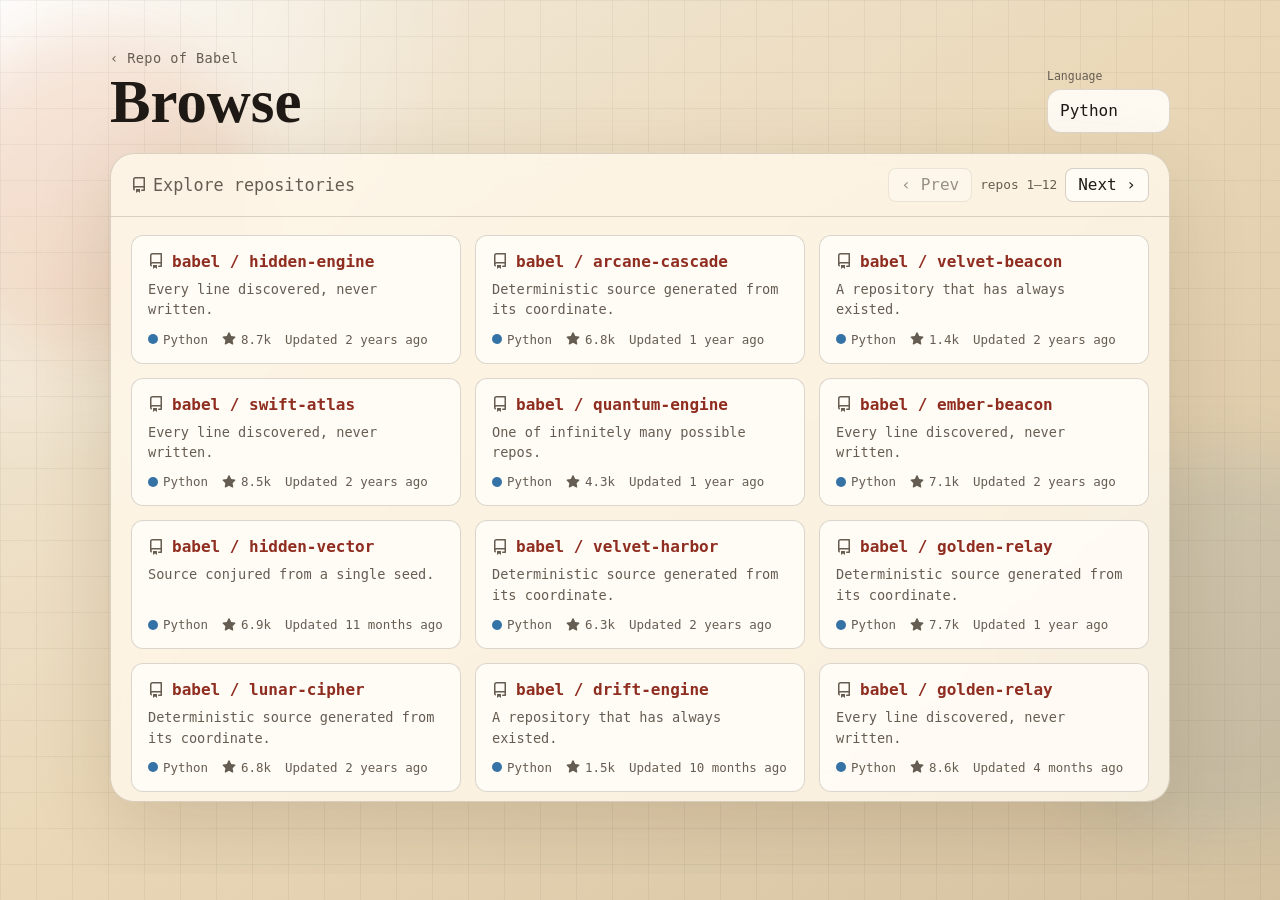
==== browse.html @ e57479f8 "inital commit refactored old code" ====
<!doctype html>
<html lang="en">
  <head>
    <meta charset="UTF-8" />
    <meta name="viewport" content="width=device-width, initial-scale=1.0" />
    <title>Repo of Babel · Browse</title>
    <link rel="stylesheet" href="./styles.css" />
  </head>
  <body>
    <div class="background">
      <div class="glow glow-left"></div>
      <div class="glow glow-right"></div>
      <div class="grid"></div>
    </div>
    <main class="app-shell">
      <header class="hero hero-row">
        <div>
          <a class="home-link" href="./index.html">‹ Repo of Babel</a>
          <h1>Browse</h1>
        </div>
        <div class="browse-tools">
          <label class="lang-inline">
            <span>Language</span>
            <select id="lang-input"></select>
          </label>
        </div>
      </header>

      <section class="panel gh-panel">
        <div class="gh-topbar">
          <nav id="breadcrumb" class="gh-breadcrumb" aria-label="Location"></nav>
          <div id="context-actions" class="gh-actions"></div>
        </div>

        <div id="browse-grid" class="gh-body" aria-live="polite"></div>

        <div id="file-view" class="gh-blob" hidden>
          <div id="blob-head" class="blob-head"></div>
          <div id="file-code" class="code-viewer"></div>
        </div>
      </section>
    </main>

    <script type="module" src="./browse.js"></script>
  </body>
</html>
---- styles.css ----
:root {
  --bg: #f4ede0;
  --bg-deep: #d4c19f;
  --ink: #1f1a15;
  --muted: #665d52;
  --panel: rgba(255, 248, 235, 0.82);
  --panel-strong: rgba(255, 252, 246, 0.94);
  --border: rgba(58, 44, 28, 0.18);
  --shadow: 0 24px 80px rgba(74, 51, 17, 0.16);
  --keyword: #8f2d20;
  --builtin: #7e5f14;
  --operator: #38495a;
  --identifier: #2a2a2a;
  --literal: #146c4f;
  --comment: #857463;
  --line-number: rgba(31, 26, 21, 0.35);
}

* {
  box-sizing: border-box;
}

html,
body {
  margin: 0;
  min-height: 100%;
  overflow-x: hidden;
}

body {
  background:
    radial-gradient(circle at top left, rgba(255, 255, 255, 0.85), transparent 30%),
    linear-gradient(145deg, var(--bg) 0%, #ead8b8 48%, var(--bg-deep) 100%);
  color: var(--ink);
  font-family: "IBM Plex Mono", "SFMono-Regular", "Consolas", monospace;
}

button,
input,
select {
  font: inherit;
}

.background {
  inset: 0;
  overflow: hidden;
  pointer-events: none;
  position: fixed;
}

.glow {
  border-radius: 999px;
  filter: blur(30px);
  opacity: 0.65;
  position: absolute;
}

.glow-left {
  background: rgba(219, 110, 58, 0.22);
  height: 20rem;
  left: -4rem;
  top: 2rem;
  width: 20rem;
}

.glow-right {
  background: rgba(77, 126, 164, 0.18);
  bottom: 4rem;
  height: 24rem;
  right: -8rem;
  width: 24rem;
}

.grid {
  background-image:
    linear-gradient(rgba(53, 44, 31, 0.05) 1px, transparent 1px),
    linear-gradient(90deg, rgba(53, 44, 31, 0.05) 1px, transparent 1px);
  background-size: 36px 36px;
  inset: 0;
  position: absolute;
}

.app-shell {
  margin: 0 auto;
  max-width: 1100px;
  padding: 48px 20px 72px;
  position: relative;
}

.hero {
  animation: rise 600ms ease-out both;
  margin-bottom: 20px;
}

h1 {
  font-family: "Iowan Old Style", "Palatino Linotype", "Book Antiqua", Georgia, serif;
  font-size: clamp(2.2rem, 5vw, 3.8rem);
  line-height: 1;
  margin: 0;
}

.bound {
  color: var(--muted);
  font-size: 0.72rem;
  font-style: normal;
  letter-spacing: 0.04em;
  margin-left: 4px;
  opacity: 0.7;
}

.panel {
  backdrop-filter: blur(12px);
  background: var(--panel);
  border: 1px solid var(--border);
  border-radius: 24px;
  box-shadow: var(--shadow);
}

.controls-panel,
.meta-panel,
.viewer-panel {
  animation: rise 700ms ease-out both;
}

.controls-panel {
  padding: 20px;
}

.address-grid {
  display: grid;
  gap: 14px;
  grid-template-columns: repeat(5, minmax(0, 1fr));
}

label {
  display: flex;
  flex-direction: column;
  gap: 8px;
}

label span {
  color: var(--muted);
  font-size: 0.82rem;
}

select {
  appearance: none;
  background: var(--panel-strong);
  border: 1px solid rgba(75, 58, 36, 0.18);
  border-radius: 14px;
  color: var(--ink);
  min-height: 48px;
  padding: 12px 14px;
}

select:focus {
  border-color: rgba(143, 45, 32, 0.5);
  box-shadow: 0 0 0 3px rgba(143, 45, 32, 0.12);
  outline: none;
}

button {
  cursor: pointer;
  font-weight: 500;
  transition:
    transform 160ms ease,
    background 160ms ease,
    color 160ms ease,
    box-shadow 160ms ease;
}

/* Integrated spin field: ‹ [input] › */
.spin-field {
  align-items: stretch;
  background: var(--panel-strong);
  border: 1px solid rgba(75, 58, 36, 0.18);
  border-radius: 14px;
  display: flex;
  min-height: 48px;
  overflow: hidden;
  transition: border-color 160ms ease, box-shadow 160ms ease;
}

.spin-field:focus-within {
  border-color: rgba(143, 45, 32, 0.5);
  box-shadow: 0 0 0 3px rgba(143, 45, 32, 0.12);
}

.spin-field input {
  background: transparent;
  border: 0;
  border-radius: 0;
  color: var(--ink);
  flex: 1;
  min-width: 0;
  padding: 12px 4px;
  text-align: center;
}

.spin-field input:focus {
  box-shadow: none;
  outline: none;
}

.spin-field input::-webkit-inner-spin-button,
.spin-field input::-webkit-outer-spin-button {
  appearance: none;
}

.spin-field input[type="number"] {
  -moz-appearance: textfield;
}

.spin-btn {
  align-items: center;
  background: transparent;
  border: 0;
  color: var(--muted);
  display: flex;
  font-size: 1.2rem;
  justify-content: center;
  padding: 0 14px;
  transition: background 160ms ease, color 160ms ease;
}

.spin-btn:hover {
  background: rgba(35, 24, 15, 0.08);
  color: var(--ink);
}

.spin-btn:active {
  background: rgba(35, 24, 15, 0.15);
}

.nav-actions-row {
  display: flex;
  gap: 12px;
  margin-top: 18px;
}

.action-btn {
  background: #23180f;
  border: 0;
  border-radius: 999px;
  color: #fff9f0;
  min-height: 44px;
  padding: 0 20px;
}

.action-btn:hover {
  background: #8f2d20;
  transform: translateY(-1px);
}

.action-btn.ghost {
  background: transparent;
  border: 1px solid rgba(75, 58, 36, 0.28);
  color: var(--ink);
}

.action-btn.ghost:hover {
  background: var(--panel-strong);
  border-color: rgba(143, 45, 32, 0.5);
  color: #8f2d20;
}

/* Shared header row (viewer + browse) */
.hero-row {
  align-items: flex-end;
  display: flex;
  flex-wrap: wrap;
  gap: 16px;
  justify-content: space-between;
}

.home-link {
  color: var(--muted);
  display: inline-block;
  font-size: 0.85rem;
  letter-spacing: 0.03em;
  margin-bottom: 6px;
  text-decoration: none;
}

.home-link:hover {
  color: #8f2d20;
}

/* Landing page */
.landing-shell {
  max-width: 920px;
}

.landing-hero {
  margin-bottom: 28px;
}

.landing-lede {
  color: var(--muted);
  font-size: 1rem;
  line-height: 1.7;
  margin: 16px 0 0;
  max-width: 60ch;
}

.mode-grid {
  display: grid;
  gap: 18px;
  grid-template-columns: repeat(2, minmax(0, 1fr));
}

.mode-card {
  animation: rise 700ms ease-out both;
  backdrop-filter: blur(12px);
  background: var(--panel);
  border: 1px solid var(--border);
  border-radius: 24px;
  box-shadow: var(--shadow);
  color: var(--ink);
  display: flex;
  flex-direction: column;
  gap: 10px;
  padding: 26px;
  text-decoration: none;
  transition: transform 180ms ease, box-shadow 180ms ease, border-color 180ms ease;
}

.mode-card:hover {
  border-color: rgba(143, 45, 32, 0.45);
  box-shadow: 0 28px 80px rgba(74, 51, 17, 0.22);
  transform: translateY(-4px);
}

.mode-tag {
  color: var(--muted);
  font-size: 0.72rem;
  letter-spacing: 0.16em;
  text-transform: uppercase;
}

.mode-card h2 {
  font-family: "Iowan Old Style", "Palatino Linotype", "Book Antiqua", Georgia, serif;
  font-size: 1.7rem;
  margin: 0;
}

.mode-card p {
  color: var(--muted);
  line-height: 1.65;
  margin: 0;
}

.mode-cta {
  color: #8f2d20;
  font-weight: 600;
  margin-top: auto;
  padding-top: 8px;
}

.landing-foot {
  color: var(--muted);
  font-size: 0.8rem;
  letter-spacing: 0.06em;
  margin-top: 26px;
  opacity: 0.8;
  text-align: center;
}

/* Browse: guided descent */
.browse-tools {
  align-items: flex-end;
  display: flex;
  gap: 12px;
}

.lang-inline {
  flex-direction: column;
  gap: 6px;
}

.lang-inline span {
  font-size: 0.72rem;
}

.lang-inline select {
  min-height: 44px;
  padding: 8px 12px;
}

/* GitHub-style browse */
.gh-panel {
  margin-top: 18px;
  overflow: hidden;
  padding-bottom: 8px;
}

.gh-topbar {
  align-items: center;
  border-bottom: 1px solid var(--border);
  display: flex;
  flex-wrap: wrap;
  gap: 12px;
  justify-content: space-between;
  padding: 14px 20px;
}

.gh-breadcrumb {
  align-items: center;
  display: flex;
  flex-wrap: wrap;
  font-size: 1.05rem;
  gap: 6px;
}

.gh-breadcrumb svg {
  vertical-align: text-bottom;
}

.ghcrumb-root,
.ghcrumb-owner {
  align-items: center;
  color: var(--muted);
  display: inline-flex;
  gap: 6px;
}

.ghcrumb {
  background: transparent;
  border: 0;
  color: #8f2d20;
  cursor: pointer;
  font: inherit;
  padding: 2px 2px;
}

.ghcrumb:hover {
  text-decoration: underline;
}

.ghcrumb-repo {
  font-weight: 600;
}

.ghcrumb-current {
  color: var(--ink);
  cursor: default;
  font-weight: 600;
}

.ghcrumb-sep {
  color: var(--muted);
}

.gh-actions {
  align-items: center;
  display: flex;
  flex-wrap: wrap;
  gap: 10px;
}

.gh-pager {
  align-items: center;
  display: flex;
  gap: 8px;
}

.gh-page-label {
  color: var(--muted);
  font-size: 0.8rem;
}

.gh-btn {
  background: var(--panel-strong);
  border: 1px solid rgba(75, 58, 36, 0.22);
  border-radius: 8px;
  color: var(--ink);
  min-height: 34px;
  padding: 0 12px;
}

.gh-btn:hover:not(:disabled) {
  border-color: rgba(143, 45, 32, 0.5);
  color: #8f2d20;
}

.gh-btn:disabled {
  cursor: default;
  opacity: 0.45;
}

.gh-branch {
  align-items: center;
  background: var(--panel-strong);
  border: 1px solid rgba(75, 58, 36, 0.22);
  border-radius: 8px;
  color: var(--muted);
  display: inline-flex;
  gap: 6px;
  padding: 4px 8px 4px 10px;
}

.gh-branch-select {
  appearance: none;
  background: transparent;
  border: 0;
  color: var(--ink);
  min-height: 28px;
  padding: 0 4px;
}

.gh-branch-select:focus {
  outline: none;
}

.gh-coord {
  background: var(--panel-strong);
  border: 1px solid var(--border);
  border-radius: 999px;
  color: var(--muted);
  font-size: 0.76rem;
  letter-spacing: 0.04em;
  padding: 4px 12px;
}

.gh-body {
  max-height: 64vh;
  overflow: auto;
}

/* Repo explore grid */
.gh-repo-grid {
  display: grid;
  gap: 14px;
  grid-template-columns: repeat(auto-fill, minmax(280px, 1fr));
  padding: 18px 20px;
}

.gh-repo-card {
  background: var(--panel-strong);
  border: 1px solid var(--border);
  border-radius: 12px;
  color: var(--ink);
  display: flex;
  flex-direction: column;
  gap: 8px;
  padding: 16px;
  text-align: left;
}

.gh-repo-card:hover {
  border-color: rgba(143, 45, 32, 0.45);
  box-shadow: 0 12px 28px rgba(74, 51, 17, 0.14);
  transform: translateY(-2px);
}

.gh-repo-title {
  align-items: center;
  color: var(--muted);
  display: flex;
  gap: 8px;
}

.gh-repo-name {
  color: #8f2d20;
  font-weight: 600;
}

.gh-repo-desc {
  color: var(--muted);
  font-size: 0.85rem;
  line-height: 1.5;
  margin: 0;
}

.gh-repo-meta {
  align-items: center;
  color: var(--muted);
  display: flex;
  flex-wrap: wrap;
  font-size: 0.78rem;
  gap: 14px;
  margin-top: auto;
  padding-top: 4px;
}

.gh-repo-stars,
.gh-repo-lang {
  align-items: center;
  display: inline-flex;
  gap: 5px;
}

.gh-lang-dot {
  border-radius: 999px;
  display: inline-block;
  height: 10px;
  width: 10px;
}

/* File-listing table (folders + files) */
.gh-listing {
  padding: 6px 0;
}

.gh-row {
  align-items: center;
  background: transparent;
  border: 0;
  border-top: 1px solid var(--border);
  color: var(--ink);
  display: grid;
  gap: 16px;
  grid-template-columns: 20px minmax(120px, 240px) minmax(0, 1fr) auto;
  padding: 10px 20px;
  text-align: left;
  width: 100%;
}

.gh-row:first-child {
  border-top: 0;
}

.gh-row:hover {
  background: rgba(84, 174, 255, 0.08);
}

.gh-row-icon {
  align-items: center;
  display: inline-flex;
}

.gh-row-name {
  color: var(--ink);
  font-size: 0.9rem;
}

.gh-row:hover .gh-row-name {
  color: #8f2d20;
  text-decoration: underline;
}

.gh-row-msg {
  color: var(--muted);
  font-size: 0.82rem;
  overflow: hidden;
  text-overflow: ellipsis;
  white-space: nowrap;
}

.gh-row-time {
  color: var(--muted);
  font-size: 0.78rem;
  white-space: nowrap;
}

/* Blob view */
.gh-blob {
  padding: 0;
}

.blob-head {
  align-items: center;
  border-bottom: 1px solid var(--border);
  display: flex;
  flex-wrap: wrap;
  gap: 12px;
  justify-content: space-between;
  padding: 12px 20px;
}

.blob-name {
  align-items: center;
  display: inline-flex;
  gap: 8px;
}

.blob-meta {
  color: var(--muted);
  font-size: 0.8rem;
}

@media (max-width: 640px) {
  .gh-row {
    grid-template-columns: 20px minmax(0, 1fr) auto;
  }

  .gh-row-msg {
    display: none;
  }
}

.viewer-panel {
  margin-top: 18px;
  overflow: hidden;
}

.viewer-header {
  border-bottom: 1px solid var(--border);
  padding: 12px 20px;
}

.viewer-subtitle {
  color: var(--muted);
  font-size: 0.85rem;
  margin: 0;
}

.code-viewer {
  background:
    linear-gradient(180deg, rgba(255, 253, 249, 0.95), rgba(250, 243, 230, 0.95));
  counter-reset: line;
  font-size: 0.95rem;
  line-height: 1.7;
  max-height: 60vh;
  overflow: auto;
  padding: 16px 0;
}

.code-line {
  align-items: baseline;
  counter-increment: line;
  display: grid;
  gap: 18px;
  grid-template-columns: 56px minmax(0, 1fr);
  min-height: 1.8em;
  padding: 0 20px;
  white-space: pre-wrap;
}

.code-line::before {
  color: var(--line-number);
  content: counter(line);
  text-align: right;
}

.code-content {
  white-space: pre-wrap;
  word-break: break-word;
}

.token-keyword {
  color: var(--keyword);
  font-weight: 700;
}

.token-builtin {
  color: var(--builtin);
}

.token-operator {
  color: var(--operator);
}

.token-identifier {
  color: var(--identifier);
}

.token-literal {
  color: var(--literal);
}

.token-comment {
  color: var(--comment);
  font-style: italic;
}

.token-punctuation {
  color: rgba(31, 26, 21, 0.7);
}

.token-plain {
  color: inherit;
}

@keyframes rise {
  from {
    opacity: 0;
    transform: translateY(18px);
  }

  to {
    opacity: 1;
    transform: translateY(0);
  }
}

@media (max-width: 900px) {
  .address-grid {
    grid-template-columns: repeat(2, minmax(0, 1fr));
  }

  .language-select {
    grid-column: 1 / -1;
  }

  .mode-grid {
    grid-template-columns: 1fr;
  }
}

@media (max-width: 640px) {
  .app-shell {
    padding: 28px 14px 48px;
  }

  .address-grid {
    grid-template-columns: 1fr;
  }

  .code-line {
    gap: 12px;
    grid-template-columns: 42px minmax(0, 1fr);
    padding: 0 14px;
  }

  .controls-panel,
  .viewer-header {
    padding-left: 14px;
    padding-right: 14px;
  }

  .nav-actions-row .action-btn {
    flex: 1;
  }
}
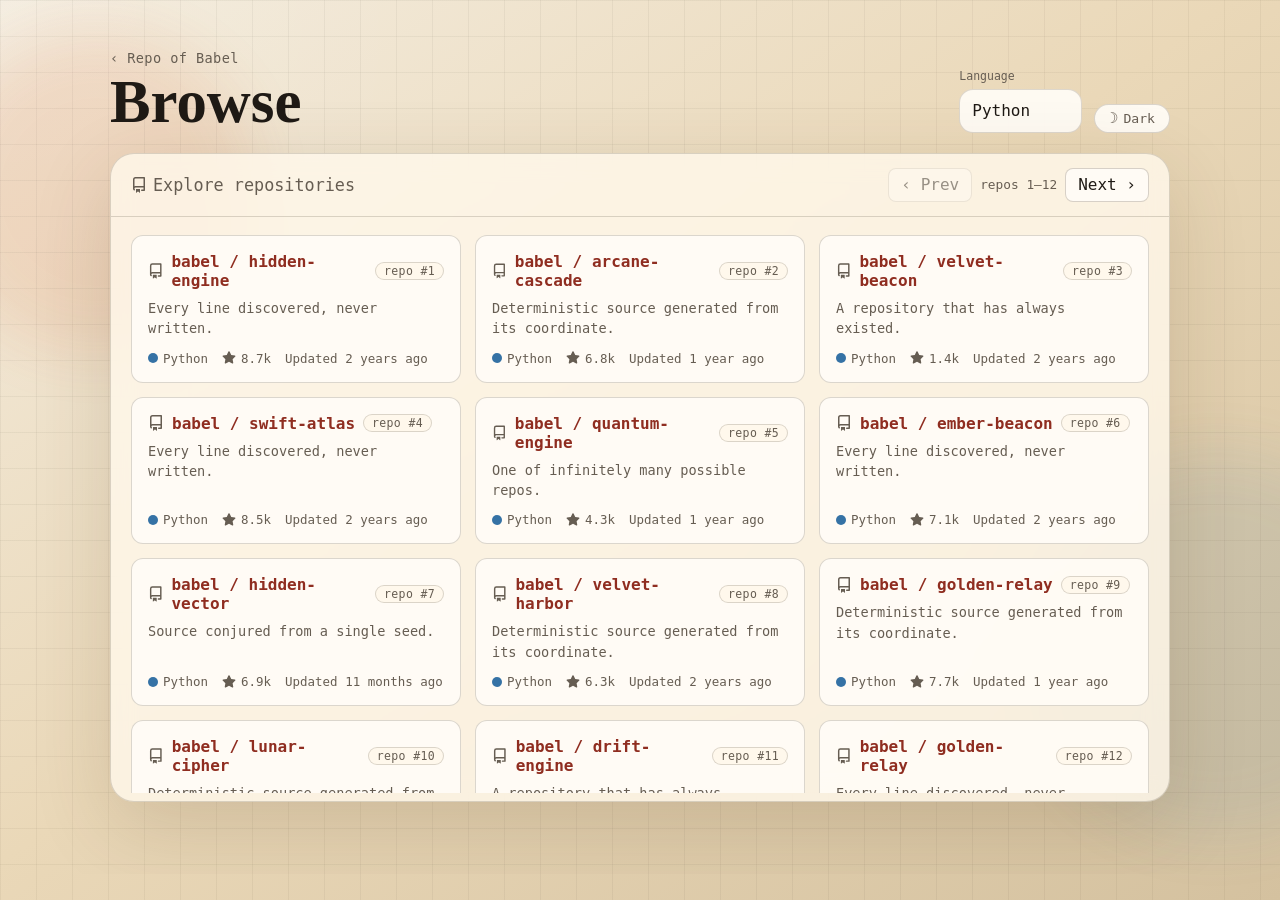
==== commit dbba3a8a: "added dark theme ui" ====
--- a/browse.html
+++ b/browse.html
@@ -5,6 +5,7 @@
     <meta name="viewport" content="width=device-width, initial-scale=1.0" />
     <title>Repo of Babel · Browse</title>
     <link rel="stylesheet" href="./styles.css" />
+    <script src="./theme.js"></script>
   </head>
   <body>
     <div class="background">
@@ -23,6 +24,10 @@
             <span>Language</span>
             <select id="lang-input"></select>
           </label>
+          <button class="theme-toggle" aria-label="Toggle dark mode">
+            <span class="theme-toggle-icon">☽</span>
+            <span class="theme-toggle-label">Dark</span>
+          </button>
         </div>
       </header>
 
--- a/styles.css
+++ b/styles.css
@@ -1,6 +1,7 @@
 :root {
   --bg: #f4ede0;
   --bg-deep: #d4c19f;
+  --bg-mid: #ead8b8;
   --ink: #1f1a15;
   --muted: #665d52;
   --panel: rgba(255, 248, 235, 0.82);
@@ -14,6 +15,82 @@
   --literal: #146c4f;
   --comment: #857463;
   --line-number: rgba(31, 26, 21, 0.35);
+  --code-bg-top: rgba(255, 253, 249, 0.95);
+  --code-bg-bot: rgba(250, 243, 230, 0.95);
+  --glow-left: rgba(219, 110, 58, 0.22);
+  --glow-right: rgba(77, 126, 164, 0.18);
+  --grid-line: rgba(53, 44, 31, 0.05);
+  --accent: #8f2d20;
+  --btn-dark-bg: #23180f;
+  --btn-dark-fg: #fff9f0;
+  --spin-hover-bg: rgba(35, 24, 15, 0.08);
+  --spin-active-bg: rgba(35, 24, 15, 0.15);
+}
+
+[data-theme="dark"] {
+  --bg: #131110;
+  --bg-deep: #1c1915;
+  --bg-mid: #1a1714;
+  --ink: #e8dfd0;
+  --muted: #8c8070;
+  --panel: rgba(28, 25, 21, 0.88);
+  --panel-strong: rgba(36, 32, 27, 0.96);
+  --border: rgba(200, 170, 120, 0.12);
+  --shadow: 0 24px 80px rgba(0, 0, 0, 0.45);
+  --keyword: #e07060;
+  --builtin: #c4a044;
+  --operator: #7eb3cc;
+  --identifier: #d4ccc0;
+  --literal: #5ec49a;
+  --comment: #7a6e60;
+  --line-number: rgba(200, 185, 160, 0.28);
+  --code-bg-top: rgba(20, 18, 15, 0.97);
+  --code-bg-bot: rgba(25, 22, 17, 0.97);
+  --glow-left: rgba(200, 90, 40, 0.14);
+  --glow-right: rgba(60, 110, 150, 0.12);
+  --grid-line: rgba(200, 170, 120, 0.04);
+  --accent: #e07060;
+  --btn-dark-bg: #e8dfd0;
+  --btn-dark-fg: #131110;
+  --spin-hover-bg: rgba(200, 185, 160, 0.08);
+  --spin-active-bg: rgba(200, 185, 160, 0.15);
+  --scrollbar-track: rgba(200, 170, 120, 0.05);
+  --scrollbar-thumb: rgba(200, 170, 120, 0.18);
+  --scrollbar-thumb-hover: rgba(224, 112, 96, 0.5);
+}
+
+@media (prefers-color-scheme: dark) {
+  :root:not([data-theme="light"]) {
+    --bg: #131110;
+    --bg-deep: #1c1915;
+    --bg-mid: #1a1714;
+    --ink: #e8dfd0;
+    --muted: #8c8070;
+    --panel: rgba(28, 25, 21, 0.88);
+    --panel-strong: rgba(36, 32, 27, 0.96);
+    --border: rgba(200, 170, 120, 0.12);
+    --shadow: 0 24px 80px rgba(0, 0, 0, 0.45);
+    --keyword: #e07060;
+    --builtin: #c4a044;
+    --operator: #7eb3cc;
+    --identifier: #d4ccc0;
+    --literal: #5ec49a;
+    --comment: #7a6e60;
+    --line-number: rgba(200, 185, 160, 0.28);
+    --code-bg-top: rgba(20, 18, 15, 0.97);
+    --code-bg-bot: rgba(25, 22, 17, 0.97);
+    --glow-left: rgba(200, 90, 40, 0.14);
+    --glow-right: rgba(60, 110, 150, 0.12);
+    --grid-line: rgba(200, 170, 120, 0.04);
+    --accent: #e07060;
+    --btn-dark-bg: #e8dfd0;
+    --btn-dark-fg: #131110;
+    --spin-hover-bg: rgba(200, 185, 160, 0.08);
+    --spin-active-bg: rgba(200, 185, 160, 0.15);
+    --scrollbar-track: rgba(200, 170, 120, 0.05);
+    --scrollbar-thumb: rgba(200, 170, 120, 0.18);
+    --scrollbar-thumb-hover: rgba(224, 112, 96, 0.5);
+  }
 }
 
 * {
@@ -29,10 +106,11 @@
 
 body {
   background:
-    radial-gradient(circle at top left, rgba(255, 255, 255, 0.85), transparent 30%),
-    linear-gradient(145deg, var(--bg) 0%, #ead8b8 48%, var(--bg-deep) 100%);
+    radial-gradient(circle at top left, rgba(255, 255, 255, 0.06), transparent 30%),
+    linear-gradient(145deg, var(--bg) 0%, var(--bg-mid) 48%, var(--bg-deep) 100%);
   color: var(--ink);
   font-family: "IBM Plex Mono", "SFMono-Regular", "Consolas", monospace;
+  transition: background 300ms ease, color 300ms ease;
 }
 
 button,
@@ -56,7 +134,7 @@
 }
 
 .glow-left {
-  background: rgba(219, 110, 58, 0.22);
+  background: var(--glow-left);
   height: 20rem;
   left: -4rem;
   top: 2rem;
@@ -64,7 +142,7 @@
 }
 
 .glow-right {
-  background: rgba(77, 126, 164, 0.18);
+  background: var(--glow-right);
   bottom: 4rem;
   height: 24rem;
   right: -8rem;
@@ -73,8 +151,8 @@
 
 .grid {
   background-image:
-    linear-gradient(rgba(53, 44, 31, 0.05) 1px, transparent 1px),
-    linear-gradient(90deg, rgba(53, 44, 31, 0.05) 1px, transparent 1px);
+    linear-gradient(var(--grid-line) 1px, transparent 1px),
+    linear-gradient(90deg, var(--grid-line) 1px, transparent 1px);
   background-size: 36px 36px;
   inset: 0;
   position: absolute;
@@ -224,12 +302,12 @@
 }
 
 .spin-btn:hover {
-  background: rgba(35, 24, 15, 0.08);
+  background: var(--spin-hover-bg);
   color: var(--ink);
 }
 
 .spin-btn:active {
-  background: rgba(35, 24, 15, 0.15);
+  background: var(--spin-active-bg);
 }
 
 .nav-actions-row {
@@ -239,16 +317,17 @@
 }
 
 .action-btn {
-  background: #23180f;
+  background: var(--btn-dark-bg);
   border: 0;
   border-radius: 999px;
-  color: #fff9f0;
+  color: var(--btn-dark-fg);
   min-height: 44px;
   padding: 0 20px;
 }
 
 .action-btn:hover {
-  background: #8f2d20;
+  background: var(--accent);
+  color: #fff;
   transform: translateY(-1px);
 }
 
@@ -260,8 +339,8 @@
 
 .action-btn.ghost:hover {
   background: var(--panel-strong);
-  border-color: rgba(143, 45, 32, 0.5);
-  color: #8f2d20;
+  border-color: var(--accent);
+  color: var(--accent);
 }
 
 /* Shared header row (viewer + browse) */
@@ -283,7 +362,7 @@
 }
 
 .home-link:hover {
-  color: #8f2d20;
+  color: var(--accent);
 }
 
 /* Landing page */
@@ -326,7 +405,7 @@
 }
 
 .mode-card:hover {
-  border-color: rgba(143, 45, 32, 0.45);
+  border-color: rgba(143, 45, 32, 0.35);
   box-shadow: 0 28px 80px rgba(74, 51, 17, 0.22);
   transform: translateY(-4px);
 }
@@ -351,7 +430,7 @@
 }
 
 .mode-cta {
-  color: #8f2d20;
+  color: var(--accent);
   font-weight: 600;
   margin-top: auto;
   padding-top: 8px;
@@ -427,7 +506,7 @@
 .ghcrumb {
   background: transparent;
   border: 0;
-  color: #8f2d20;
+  color: var(--accent);
   cursor: pointer;
   font: inherit;
   padding: 2px 2px;
@@ -439,6 +518,16 @@
 
 .ghcrumb-repo {
   font-weight: 600;
+}
+
+.ghcrumb-index {
+  background: var(--panel-strong);
+  border: 1px solid var(--border);
+  border-radius: 999px;
+  color: var(--muted);
+  font-size: 0.72rem;
+  letter-spacing: 0.03em;
+  padding: 1px 8px;
 }
 
 .ghcrumb-current {
@@ -479,8 +568,8 @@
 }
 
 .gh-btn:hover:not(:disabled) {
-  border-color: rgba(143, 45, 32, 0.5);
-  color: #8f2d20;
+  border-color: var(--accent);
+  color: var(--accent);
 }
 
 .gh-btn:disabled {
@@ -491,7 +580,7 @@
 .gh-branch {
   align-items: center;
   background: var(--panel-strong);
-  border: 1px solid rgba(75, 58, 36, 0.22);
+  border: 1px solid var(--border);
   border-radius: 8px;
   color: var(--muted);
   display: inline-flex;
@@ -501,7 +590,7 @@
 
 .gh-branch-select {
   appearance: none;
-  background: transparent;
+  background: var(--panel-strong);
   border: 0;
   color: var(--ink);
   min-height: 28px;
@@ -548,7 +637,7 @@
 }
 
 .gh-repo-card:hover {
-  border-color: rgba(143, 45, 32, 0.45);
+  border-color: rgba(143, 45, 32, 0.35);
   box-shadow: 0 12px 28px rgba(74, 51, 17, 0.14);
   transform: translateY(-2px);
 }
@@ -561,8 +650,20 @@
 }
 
 .gh-repo-name {
-  color: #8f2d20;
+  color: var(--accent);
   font-weight: 600;
+}
+
+.gh-repo-index {
+  background: var(--panel);
+  border: 1px solid var(--border);
+  border-radius: 999px;
+  color: var(--muted);
+  font-size: 0.72rem;
+  letter-spacing: 0.03em;
+  margin-left: auto;
+  padding: 1px 8px;
+  white-space: nowrap;
 }
 
 .gh-repo-desc {
@@ -635,7 +736,7 @@
 }
 
 .gh-row:hover .gh-row-name {
-  color: #8f2d20;
+  color: var(--accent);
   text-decoration: underline;
 }
 
@@ -707,7 +808,7 @@
 
 .code-viewer {
   background:
-    linear-gradient(180deg, rgba(255, 253, 249, 0.95), rgba(250, 243, 230, 0.95));
+    linear-gradient(180deg, var(--code-bg-top), var(--code-bg-bot));
   counter-reset: line;
   font-size: 0.95rem;
   line-height: 1.7;
@@ -772,6 +873,72 @@
   color: inherit;
 }
 
+/* Dark mode toggle — inline in header */
+.theme-toggle {
+  align-items: center;
+  background: var(--panel-strong);
+  border: 1px solid var(--border);
+  border-radius: 999px;
+  color: var(--muted);
+  cursor: pointer;
+  display: inline-flex;
+  font-size: 0.82rem;
+  gap: 5px;
+  padding: 6px 14px;
+  transition: background 160ms ease, color 160ms ease, border-color 160ms ease;
+}
+
+.theme-toggle:hover {
+  border-color: var(--accent);
+  color: var(--accent);
+}
+
+.theme-toggle-icon {
+  font-size: 0.95rem;
+  line-height: 1;
+}
+
+/* landing: title + toggle on same row */
+.landing-title-row {
+  align-items: center;
+  display: flex;
+  flex-wrap: wrap;
+  gap: 16px;
+  justify-content: space-between;
+}
+
+/* Scrollbars */
+:root {
+  --scrollbar-track: rgba(58, 44, 28, 0.06);
+  --scrollbar-thumb: rgba(58, 44, 28, 0.22);
+  --scrollbar-thumb-hover: rgba(143, 45, 32, 0.5);
+}
+
+*,
+html,
+body {
+  scrollbar-color: var(--scrollbar-thumb) var(--scrollbar-track);
+  scrollbar-width: thin;
+}
+
+::-webkit-scrollbar {
+  height: 6px;
+  width: 6px;
+}
+
+::-webkit-scrollbar-track {
+  background: var(--scrollbar-track);
+}
+
+::-webkit-scrollbar-thumb {
+  background: var(--scrollbar-thumb);
+  border-radius: 999px;
+}
+
+::-webkit-scrollbar-thumb:hover {
+  background: var(--scrollbar-thumb-hover);
+}
+
 @keyframes rise {
   from {
     opacity: 0;
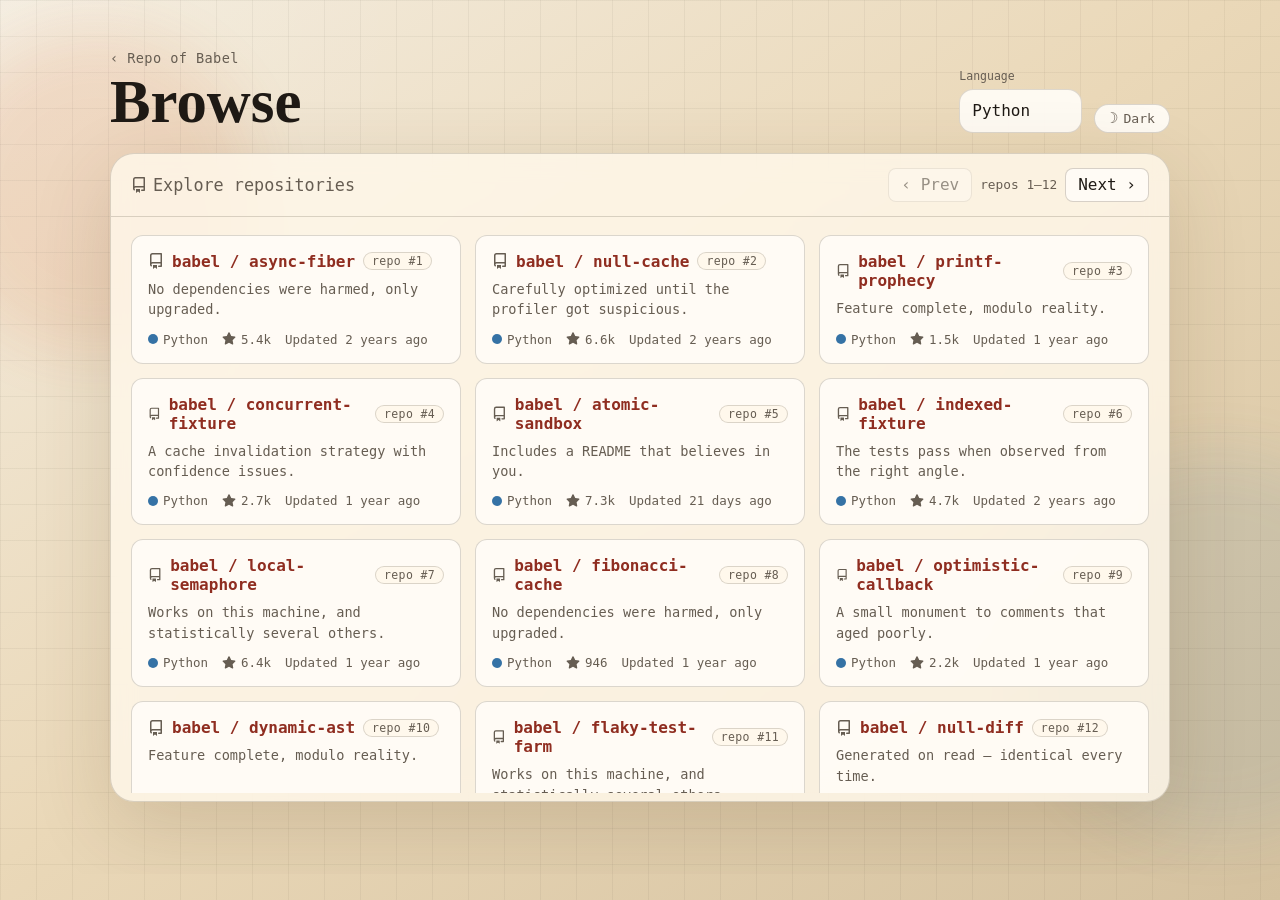
==== commit 3f6d4aa7: "added a enviornemtn to run python and pipe output to ui, js aswell and added small terminal ui" ====
--- a/browse.html
+++ b/browse.html
@@ -40,8 +40,24 @@
         <div id="browse-grid" class="gh-body" aria-live="polite"></div>
 
         <div id="file-view" class="gh-blob" hidden>
-          <div id="blob-head" class="blob-head"></div>
-          <div id="file-code" class="code-viewer"></div>
+          <div id="blob-head" class="blob-head">
+            <div class="blob-run">
+              <button id="run-btn" class="gh-btn" type="button">▶ Run</button>
+            </div>
+          </div>
+          <div id="split-view" class="split-view">
+            <div id="file-code" class="code-viewer"></div>
+            <div id="terminal-wrap" class="terminal-wrap" hidden>
+              <div class="terminal-bar">
+                <span class="term-dot term-dot-red"></span>
+                <span class="term-dot term-dot-yellow"></span>
+                <span class="term-dot term-dot-green"></span>
+                <span class="term-title">output</span>
+                <span id="run-status" class="run-status"></span>
+              </div>
+              <pre id="terminal" class="terminal" aria-live="polite"></pre>
+            </div>
+          </div>
         </div>
       </section>
     </main>
--- a/styles.css
+++ b/styles.css
@@ -1,4 +1,5 @@
 :root {
+  color-scheme: light;
   --bg: #f4ede0;
   --bg-deep: #d4c19f;
   --bg-mid: #ead8b8;
@@ -25,9 +26,12 @@
   --btn-dark-fg: #fff9f0;
   --spin-hover-bg: rgba(35, 24, 15, 0.08);
   --spin-active-bg: rgba(35, 24, 15, 0.15);
+  --browse-control-text: #554b40;
+  --browse-stat-number: #554b40;
 }
 
 [data-theme="dark"] {
+  color-scheme: dark;
   --bg: #131110;
   --bg-deep: #1c1915;
   --bg-mid: #1a1714;
@@ -54,6 +58,8 @@
   --btn-dark-fg: #131110;
   --spin-hover-bg: rgba(200, 185, 160, 0.08);
   --spin-active-bg: rgba(200, 185, 160, 0.15);
+  --browse-control-text: var(--ink);
+  --browse-stat-number: var(--ink);
   --scrollbar-track: rgba(200, 170, 120, 0.05);
   --scrollbar-thumb: rgba(200, 170, 120, 0.18);
   --scrollbar-thumb-hover: rgba(224, 112, 96, 0.5);
@@ -61,6 +67,7 @@
 
 @media (prefers-color-scheme: dark) {
   :root:not([data-theme="light"]) {
+    color-scheme: dark;
     --bg: #131110;
     --bg-deep: #1c1915;
     --bg-mid: #1a1714;
@@ -87,6 +94,8 @@
     --btn-dark-fg: #131110;
     --spin-hover-bg: rgba(200, 185, 160, 0.08);
     --spin-active-bg: rgba(200, 185, 160, 0.15);
+    --browse-control-text: var(--ink);
+    --browse-stat-number: var(--ink);
     --scrollbar-track: rgba(200, 170, 120, 0.05);
     --scrollbar-thumb: rgba(200, 170, 120, 0.18);
     --scrollbar-thumb-hover: rgba(224, 112, 96, 0.5);
@@ -227,8 +236,14 @@
   border: 1px solid rgba(75, 58, 36, 0.18);
   border-radius: 14px;
   color: var(--ink);
+  color-scheme: inherit;
   min-height: 48px;
   padding: 12px 14px;
+}
+
+select option {
+  background: var(--panel-strong);
+  color: var(--ink);
 }
 
 select:focus {
@@ -293,17 +308,20 @@
   align-items: center;
   background: transparent;
   border: 0;
-  color: var(--muted);
-  display: flex;
-  font-size: 1.2rem;
+  color: var(--accent);
+  cursor: pointer;
+  display: flex;
+  font-size: 1.4rem;
   justify-content: center;
+  opacity: 0.65;
   padding: 0 14px;
-  transition: background 160ms ease, color 160ms ease;
+  transition: background 160ms ease, color 160ms ease, opacity 160ms ease;
 }
 
 .spin-btn:hover {
   background: var(--spin-hover-bg);
   color: var(--ink);
+  opacity: 1;
 }
 
 .spin-btn:active {
@@ -410,6 +428,20 @@
   transform: translateY(-4px);
 }
 
+.mode-card-top {
+  align-items: center;
+  display: flex;
+  gap: 8px;
+  margin-bottom: 2px;
+}
+
+.mode-icon {
+  color: var(--muted);
+  display: inline-flex;
+  flex-shrink: 0;
+  opacity: 0.7;
+}
+
 .mode-tag {
   color: var(--muted);
   font-size: 0.72rem;
@@ -430,10 +462,16 @@
 }
 
 .mode-cta {
+  color: var(--muted);
+  font-size: 0.82rem;
+  letter-spacing: 0.03em;
+  margin-top: auto;
+  padding-top: 10px;
+  transition: color 180ms ease;
+}
+
+.mode-card:hover .mode-cta {
   color: var(--accent);
-  font-weight: 600;
-  margin-top: auto;
-  padding-top: 8px;
 }
 
 .landing-foot {
@@ -543,8 +581,13 @@
 .gh-actions {
   align-items: center;
   display: flex;
-  flex-wrap: wrap;
+  flex-wrap: nowrap;
   gap: 10px;
+  max-width: 100%;
+  min-width: 0;
+  overflow: visible;
+  padding-bottom: 0;
+  white-space: nowrap;
 }
 
 .gh-pager {
@@ -577,28 +620,195 @@
   opacity: 0.45;
 }
 
+.gh-repo-toolbar {
+  align-items: center;
+  display: inline-flex;
+  flex-wrap: nowrap;
+  gap: 18px;
+  max-width: 100%;
+  min-width: 0;
+  overflow: visible;
+  white-space: nowrap;
+}
+
+.gh-branch-wrap {
+  display: inline-flex;
+  flex: 0 0 auto;
+  position: relative;
+}
+
 .gh-branch {
   align-items: center;
+  background: transparent;
+  border: 0;
+  box-sizing: border-box;
+  color: var(--ink);
+  cursor: pointer;
+  display: inline-flex;
+  flex: 0 0 auto;
+  flex-wrap: nowrap;
+  font-size: 0.8125rem;
+  line-height: 1;
+  max-width: 100%;
+  min-width: 0;
+  padding: 0;
+  white-space: nowrap;
+}
+
+.gh-branch-row {
+  align-items: center;
+  background: var(--panel-strong);
+  border: 1px solid var(--border);
+  border-radius: 999px;
+  display: flex;
+  flex: 0 0 auto;
+  flex-wrap: nowrap;
+  gap: 4px;
+  height: 28px;
+  max-width: 100%;
+  min-width: 0;
+  overflow: hidden;
+  padding: 0 8px 0 7px;
+  transition: background-color 120ms ease, border-color 120ms ease;
+  white-space: nowrap;
+}
+
+.gh-branch:hover .gh-branch-row {
+  background: var(--panel);
+  border-color: var(--muted);
+}
+
+.gh-branch:focus-within .gh-branch-row {
+  border-color: var(--accent);
+  box-shadow: 0 0 0 2px color-mix(in srgb, var(--accent) 28%, transparent);
+}
+
+.gh-branch-chevron {
+  border-left: 4px solid transparent;
+  border-right: 4px solid transparent;
+  border-top: 5px solid currentColor;
+  content: "";
+  display: block;
+  flex-shrink: 0;
+  margin-left: 2px;
+  opacity: 0.7;
+  pointer-events: none;
+}
+
+.gh-branch-icon {
+  align-items: center;
+  color: var(--muted);
+  display: flex;
+  flex: 0 0 auto;
+  height: 15px;
+  justify-content: center;
+  width: 15px;
+}
+
+.gh-branch-icon svg {
+  color: var(--muted);
+  display: block;
+  flex-shrink: 0;
+  height: 15px;
+  width: 15px;
+}
+
+.gh-branch-name {
+  color: var(--browse-control-text);
+  display: block;
+  flex: 0 1 8.75rem;
+  font-size: 0.8125rem;
+  font-weight: 600;
+  line-height: 28px;
+  max-width: 100%;
+  min-width: 0;
+  overflow: hidden;
+  text-overflow: ellipsis;
+  text-align: left;
+  white-space: nowrap;
+  width: 8.75rem;
+}
+
+.gh-branch-menu {
   background: var(--panel-strong);
   border: 1px solid var(--border);
   border-radius: 8px;
+  box-shadow: 0 14px 34px rgba(31, 26, 21, 0.16);
+  display: flex;
+  flex-direction: column;
+  gap: 2px;
+  left: 0;
+  max-height: 220px;
+  min-width: 100%;
+  overflow-y: auto;
+  padding: 6px;
+  position: absolute;
+  top: calc(100% + 6px);
+  width: 220px;
+  z-index: 20;
+}
+
+[data-theme="dark"] .gh-branch-menu {
+  box-shadow: 0 16px 38px rgba(0, 0, 0, 0.38);
+}
+
+.gh-branch-menu[hidden] {
+  display: none;
+}
+
+.gh-branch-option {
+  background: transparent;
+  border: 0;
+  border-radius: 6px;
+  color: var(--ink);
+  cursor: pointer;
+  font-size: 0.8125rem;
+  line-height: 1;
+  min-height: 28px;
+  overflow: hidden;
+  padding: 0 10px;
+  text-align: left;
+  text-overflow: ellipsis;
+  white-space: nowrap;
+}
+
+.gh-branch-option:hover,
+.gh-branch-option:focus {
+  background: var(--panel);
+  color: var(--accent);
+  outline: none;
+}
+
+.gh-branch-option[aria-selected="true"] {
+  background: color-mix(in srgb, var(--accent) 12%, var(--panel-strong));
+  color: var(--accent);
+  font-weight: 700;
+}
+
+.gh-stat {
+  align-items: center;
   color: var(--muted);
   display: inline-flex;
+  flex: 0 0 auto;
+  font-size: 0.8125rem;
   gap: 6px;
-  padding: 4px 8px 4px 10px;
-}
-
-.gh-branch-select {
-  appearance: none;
-  background: var(--panel-strong);
-  border: 0;
-  color: var(--ink);
-  min-height: 28px;
-  padding: 0 4px;
-}
-
-.gh-branch-select:focus {
-  outline: none;
+  line-height: 1;
+  white-space: nowrap;
+}
+
+.gh-stat svg {
+  color: var(--muted);
+  display: block;
+  flex-shrink: 0;
+  height: 15px;
+  opacity: 0.85;
+  transform: translateY(-1px);
+  width: 15px;
+}
+
+.gh-stat strong {
+  color: var(--browse-stat-number);
+  font-weight: 600;
 }
 
 .gh-coord {
@@ -606,6 +816,7 @@
   border: 1px solid var(--border);
   border-radius: 999px;
   color: var(--muted);
+  flex: 0 0 auto;
   font-size: 0.76rem;
   letter-spacing: 0.04em;
   padding: 4px 12px;
@@ -733,6 +944,9 @@
 .gh-row-name {
   color: var(--ink);
   font-size: 0.9rem;
+  overflow: hidden;
+  text-overflow: ellipsis;
+  white-space: nowrap;
 }
 
 .gh-row:hover .gh-row-name {
@@ -780,6 +994,111 @@
   font-size: 0.8rem;
 }
 
+.blob-run {
+  align-items: center;
+  display: flex;
+  gap: 12px;
+  margin-left: auto;
+}
+
+.split-view {
+  display: flex;
+  flex-direction: column;
+}
+
+.split-view.has-output {
+  height: 70vh;
+}
+
+.split-view.has-output .code-viewer {
+  flex: 1;
+  min-height: 0;
+  overflow: auto;
+}
+
+.split-view.has-output .terminal-wrap {
+  flex: 0 0 45%;
+  min-height: 0;
+  display: flex;
+  flex-direction: column;
+}
+
+.split-view.has-output .terminal {
+  flex: 1;
+  max-height: none;
+}
+
+.terminal-wrap {
+  border-top: 1px solid var(--border);
+  border-radius: 0 0 16px 16px;
+  overflow: hidden;
+}
+
+.terminal-bar {
+  align-items: center;
+  background: var(--bg-deep);
+  border-bottom: 1px solid var(--border);
+  display: flex;
+  gap: 6px;
+  padding: 8px 14px;
+}
+
+.term-dot {
+  border-radius: 50%;
+  display: inline-block;
+  height: 11px;
+  opacity: 0.7;
+  width: 11px;
+}
+
+.term-dot-red    { background: #c0574a; }
+.term-dot-yellow { background: #b8902a; }
+.term-dot-green  { background: #4a9660; }
+
+.term-title {
+  color: var(--muted);
+  font-size: 0.75rem;
+  margin-left: 8px;
+  flex: 1;
+  text-align: center;
+}
+
+.run-status {
+  color: var(--muted);
+  font-size: 0.72rem;
+  opacity: 0.7;
+  white-space: nowrap;
+}
+
+.terminal {
+  background: var(--bg-deep);
+  color: var(--ink);
+  font-size: 0.88rem;
+  line-height: 1.6;
+  margin: 0;
+  max-height: 320px;
+  overflow: auto;
+  padding: 14px 18px;
+  white-space: pre-wrap;
+  word-break: break-word;
+}
+
+.terminal::before {
+  color: var(--literal);
+  content: "$ run\A";
+  display: block;
+  white-space: pre;
+}
+
+.terminal .stderr {
+  color: var(--keyword);
+}
+
+.terminal .term-empty {
+  color: rgba(255,255,255,0.3);
+  font-style: italic;
+}
+
 @media (max-width: 640px) {
   .gh-row {
     grid-template-columns: 20px minmax(0, 1fr) auto;
@@ -792,7 +1111,27 @@
 
 .viewer-panel {
   margin-top: 18px;
-  overflow: hidden;
+}
+
+.code-viewer-wrap {
+  position: relative;
+}
+
+.code-viewer-wrap::after {
+  background: linear-gradient(to bottom, transparent 60%, var(--bg) 100%);
+  bottom: 0;
+  content: "";
+  left: 0;
+  opacity: 1;
+  pointer-events: none;
+  position: absolute;
+  right: 0;
+  height: 80px;
+  transition: opacity 400ms ease;
+}
+
+.code-viewer-wrap.at-bottom::after {
+  opacity: 0;
 }
 
 .viewer-header {
@@ -807,13 +1146,9 @@
 }
 
 .code-viewer {
-  background:
-    linear-gradient(180deg, var(--code-bg-top), var(--code-bg-bot));
   counter-reset: line;
   font-size: 0.95rem;
   line-height: 1.7;
-  max-height: 60vh;
-  overflow: auto;
   padding: 16px 0;
 }
 
@@ -866,7 +1201,7 @@
 }
 
 .token-punctuation {
-  color: rgba(31, 26, 21, 0.7);
+  color: var(--muted);
 }
 
 .token-plain {
@@ -917,26 +1252,11 @@
 *,
 html,
 body {
-  scrollbar-color: var(--scrollbar-thumb) var(--scrollbar-track);
-  scrollbar-width: thin;
+  scrollbar-width: none;
 }
 
 ::-webkit-scrollbar {
-  height: 6px;
-  width: 6px;
-}
-
-::-webkit-scrollbar-track {
-  background: var(--scrollbar-track);
-}
-
-::-webkit-scrollbar-thumb {
-  background: var(--scrollbar-thumb);
-  border-radius: 999px;
-}
-
-::-webkit-scrollbar-thumb:hover {
-  background: var(--scrollbar-thumb-hover);
+  display: none;
 }
 
 @keyframes rise {
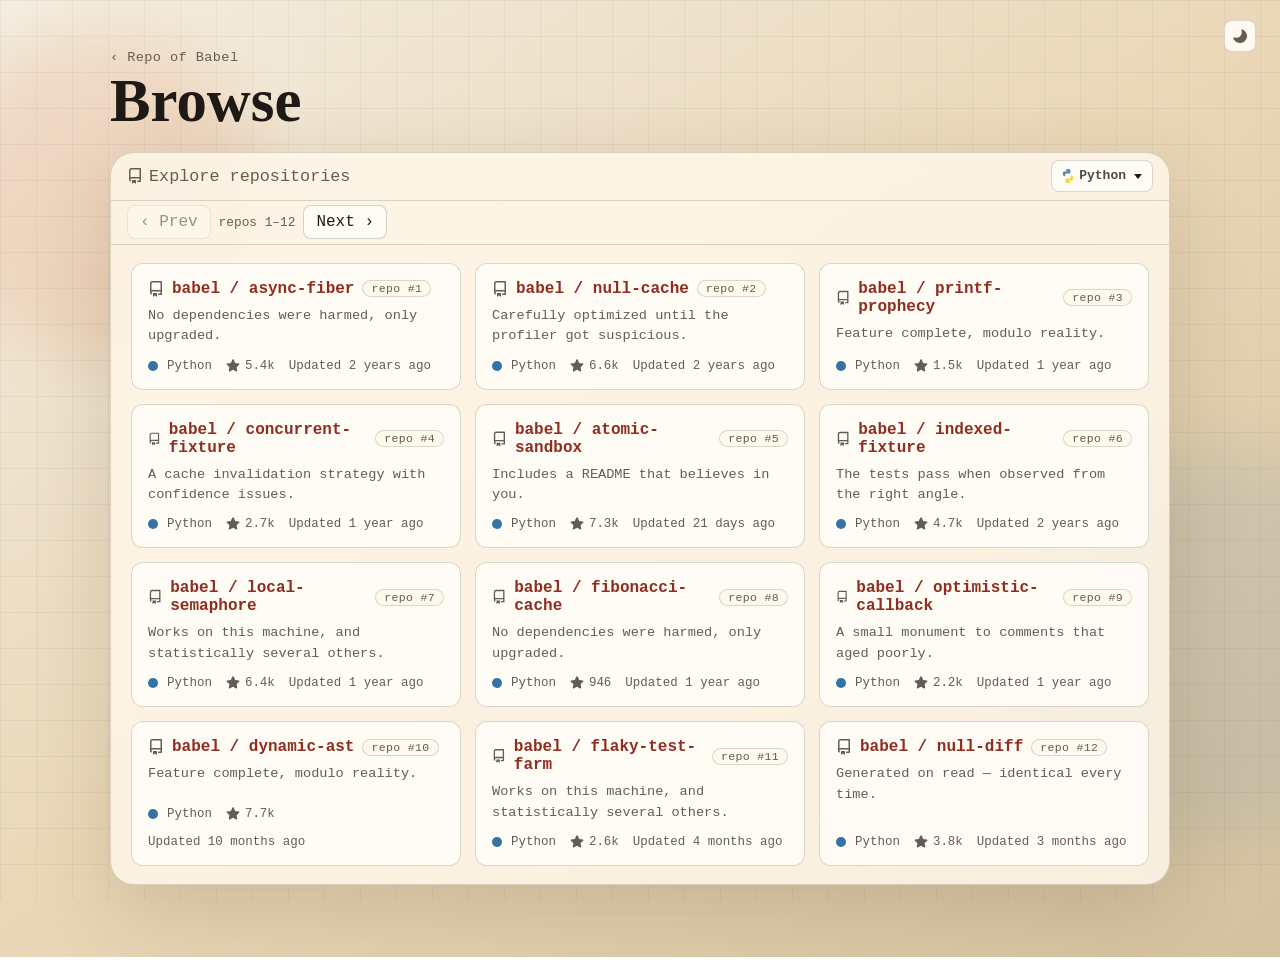
==== commit d458eff5: "added ts support" ====
--- a/browse.html
+++ b/browse.html
@@ -13,27 +13,23 @@
       <div class="glow glow-right"></div>
       <div class="grid"></div>
     </div>
+    <button class="theme-toggle theme-toggle-fixed" aria-label="Toggle dark mode">
+      <svg class="theme-icon-moon" viewBox="0 0 16 16" width="16" height="16" fill="currentColor"><path d="M9.598 1.591a.75.75 0 0 1 .785-.175 7 7 0 1 1-8.967 8.967.75.75 0 0 1 .961-.96 5.5 5.5 0 0 0 7.046-7.046.75.75 0 0 1 .175-.786Z"/></svg>
+      <svg class="theme-icon-sun" viewBox="0 0 16 16" width="16" height="16" fill="currentColor"><path d="M8 12a4 4 0 1 1 0-8 4 4 0 0 1 0 8Zm0-1.5a2.5 2.5 0 1 0 0-5 2.5 2.5 0 0 0 0 5ZM8 0a.75.75 0 0 1 .75.75v1.5a.75.75 0 0 1-1.5 0V.75A.75.75 0 0 1 8 0Zm0 13a.75.75 0 0 1 .75.75v1.5a.75.75 0 0 1-1.5 0v-1.5A.75.75 0 0 1 8 13Zm7.25-5.25a.75.75 0 0 1 0 1.5h-1.5a.75.75 0 0 1 0-1.5h1.5ZM0 8a.75.75 0 0 1 .75-.75h1.5a.75.75 0 0 1 0 1.5H.75A.75.75 0 0 1 0 8Zm11.314-4.886a.75.75 0 0 1 1.06 1.06l-1.06 1.061a.75.75 0 1 1-1.061-1.06l1.06-1.061ZM4.687 11.253a.75.75 0 0 1 1.06 1.06l-1.06 1.061a.75.75 0 1 1-1.06-1.06l1.06-1.061Zm7.687 1.06a.75.75 0 0 1-1.06 1.061l-1.061-1.06a.75.75 0 0 1 1.06-1.061l1.061 1.06ZM4.687 4.747a.75.75 0 0 1-1.06 1.06L2.566 4.747a.75.75 0 0 1 1.06-1.06l1.061 1.06Z"/></svg>
+    </button>
+
     <main class="app-shell">
-      <header class="hero hero-row">
-        <div>
-          <a class="home-link" href="./index.html">‹ Repo of Babel</a>
-          <h1>Browse</h1>
-        </div>
-        <div class="browse-tools">
-          <label class="lang-inline">
-            <span>Language</span>
-            <select id="lang-input"></select>
-          </label>
-          <button class="theme-toggle" aria-label="Toggle dark mode">
-            <span class="theme-toggle-icon">☽</span>
-            <span class="theme-toggle-label">Dark</span>
-          </button>
-        </div>
+      <header class="hero">
+        <a class="home-link" href="./index.html">‹ Repo of Babel</a>
+        <h1>Browse</h1>
       </header>
 
       <section class="panel gh-panel">
         <div class="gh-topbar">
           <nav id="breadcrumb" class="gh-breadcrumb" aria-label="Location"></nav>
+          <div id="lang-picker" class="gh-branch-wrap"></div>
+        </div>
+        <div class="gh-actionbar">
           <div id="context-actions" class="gh-actions"></div>
         </div>
 
--- a/styles.css
+++ b/styles.css
@@ -106,6 +106,11 @@
   box-sizing: border-box;
 }
 
+:focus-visible {
+  outline: 2px solid var(--accent);
+  outline-offset: 2px;
+}
+
 html,
 body {
   margin: 0;
@@ -484,49 +489,44 @@
 }
 
 /* Browse: guided descent */
-.browse-tools {
-  align-items: flex-end;
-  display: flex;
-  gap: 12px;
-}
-
-.lang-inline {
-  flex-direction: column;
-  gap: 6px;
-}
-
-.lang-inline span {
-  font-size: 0.72rem;
-}
-
-.lang-inline select {
-  min-height: 44px;
-  padding: 8px 12px;
-}
 
 /* GitHub-style browse */
 .gh-panel {
   margin-top: 18px;
   overflow: hidden;
-  padding-bottom: 8px;
 }
 
 .gh-topbar {
   align-items: center;
   border-bottom: 1px solid var(--border);
   display: flex;
-  flex-wrap: wrap;
-  gap: 12px;
-  justify-content: space-between;
-  padding: 14px 20px;
-}
+  gap: 10px;
+  min-height: 48px;
+  padding: 0 16px;
+}
+
+.gh-actionbar {
+  align-items: center;
+  border-bottom: 1px solid var(--border);
+  display: flex;
+  min-height: 44px;
+  padding: 0 16px;
+}
+
+.gh-actionbar:empty,
+.gh-actionbar:has(.gh-actions:empty) {
+  display: none;
+}
+
 
 .gh-breadcrumb {
   align-items: center;
   display: flex;
+  flex: 1;
   flex-wrap: wrap;
   font-size: 1.05rem;
   gap: 6px;
+  min-width: 0;
 }
 
 .gh-breadcrumb svg {
@@ -541,12 +541,35 @@
   gap: 6px;
 }
 
+.ghcrumb-back {
+  align-items: center;
+  background: var(--panel-strong);
+  border: 1px solid var(--border);
+  border-radius: 999px;
+  color: var(--muted);
+  cursor: pointer;
+  display: inline-flex;
+  font: inherit;
+  font-size: 0.9rem;
+  line-height: 1;
+  padding: 3px 10px;
+  transition: color 120ms ease, background 120ms ease;
+}
+
+.ghcrumb-back:hover {
+  background: var(--bg-deep);
+  color: var(--ink);
+}
+
 .ghcrumb {
+  align-items: center;
   background: transparent;
   border: 0;
-  color: var(--accent);
+  color: var(--ink);
   cursor: pointer;
+  display: inline-flex;
   font: inherit;
+  gap: 6px;
   padding: 2px 2px;
 }
 
@@ -569,7 +592,7 @@
 }
 
 .ghcrumb-current {
-  color: var(--ink);
+  color: var(--accent);
   cursor: default;
   font-weight: 600;
 }
@@ -659,22 +682,22 @@
   align-items: center;
   background: var(--panel-strong);
   border: 1px solid var(--border);
-  border-radius: 999px;
+  border-radius: 8px;
   display: flex;
   flex: 0 0 auto;
   flex-wrap: nowrap;
   gap: 4px;
-  height: 28px;
+  height: 32px;
   max-width: 100%;
   min-width: 0;
   overflow: hidden;
-  padding: 0 8px 0 7px;
+  padding: 0 10px 0 9px;
   transition: background-color 120ms ease, border-color 120ms ease;
   white-space: nowrap;
 }
 
 .gh-branch:hover .gh-branch-row {
-  background: var(--panel);
+  background: color-mix(in srgb, var(--panel-strong) 80%, var(--bg));
   border-color: var(--muted);
 }
 
@@ -690,8 +713,8 @@
   content: "";
   display: block;
   flex-shrink: 0;
-  margin-left: 2px;
-  opacity: 0.7;
+  margin-left: 4px;
+  opacity: 1;
   pointer-events: none;
 }
 
@@ -729,6 +752,36 @@
   width: 8.75rem;
 }
 
+.gh-lang-icon {
+  align-items: center;
+  display: inline-flex;
+  flex-shrink: 0;
+}
+
+.gh-lang-picker .gh-branch-option {
+  align-items: center;
+  display: flex;
+  gap: 7px;
+}
+
+.gh-lang-picker .gh-branch-name {
+  flex: 0 0 auto;
+  width: auto;
+}
+
+.gh-lang-picker .gh-branch-menu {
+  font-size: 0.8rem;
+  min-width: 0;
+  right: 0;
+  left: auto;
+  width: max-content;
+}
+
+.gh-lang-picker .gh-branch-option {
+  min-height: 24px;
+  padding: 0 8px;
+}
+
 .gh-branch-menu {
   background: var(--panel-strong);
   border: 1px solid var(--border);
@@ -757,18 +810,20 @@
 }
 
 .gh-branch-option {
+  align-items: center;
   background: transparent;
   border: 0;
   border-radius: 6px;
   color: var(--ink);
   cursor: pointer;
+  display: flex;
   font-size: 0.8125rem;
+  gap: 4px;
   line-height: 1;
   min-height: 28px;
   overflow: hidden;
   padding: 0 10px;
   text-align: left;
-  text-overflow: ellipsis;
   white-space: nowrap;
 }
 
@@ -783,6 +838,18 @@
   background: color-mix(in srgb, var(--accent) 12%, var(--panel-strong));
   color: var(--accent);
   font-weight: 700;
+}
+
+.gh-branch-index {
+  color: var(--muted);
+  font-size: 0.75rem;
+  font-weight: 400;
+  margin-left: 6px;
+  opacity: 0.7;
+}
+
+.gh-branch-option[aria-selected="true"] .gh-branch-index {
+  color: var(--accent);
 }
 
 .gh-stat {
@@ -825,9 +892,33 @@
 .gh-body {
   max-height: 64vh;
   overflow: auto;
+  scrollbar-color: var(--scrollbar-thumb) var(--scrollbar-track);
+  scrollbar-width: thin;
+}
+
+.gh-body::-webkit-scrollbar {
+  display: block;
+  width: 6px;
+}
+
+.gh-body::-webkit-scrollbar-track {
+  background: var(--scrollbar-track);
+}
+
+.gh-body::-webkit-scrollbar-thumb {
+  background: var(--scrollbar-thumb);
+  border-radius: 999px;
+}
+
+.gh-body::-webkit-scrollbar-thumb:hover {
+  background: var(--scrollbar-thumb-hover);
 }
 
 /* Repo explore grid */
+.gh-body-uncapped {
+  max-height: none;
+}
+
 .gh-repo-grid {
   display: grid;
   gap: 14px;
@@ -906,6 +997,8 @@
   border-radius: 999px;
   display: inline-block;
   height: 10px;
+  margin-right: 4px;
+  vertical-align: middle;
   width: 10px;
 }
 
@@ -942,11 +1035,30 @@
 }
 
 .gh-row-name {
-  color: var(--ink);
+  align-items: center;
+  color: var(--ink);
+  display: inline-flex;
   font-size: 0.9rem;
+  gap: 7px;
+  min-width: 0;
+  overflow: hidden;
+}
+
+.gh-row-name > span:first-child {
   overflow: hidden;
   text-overflow: ellipsis;
   white-space: nowrap;
+}
+
+.gh-row-index {
+  background: var(--panel-strong);
+  border: 1px solid var(--border);
+  border-radius: 999px;
+  color: var(--muted);
+  flex-shrink: 0;
+  font-size: 0.7rem;
+  letter-spacing: 0.03em;
+  padding: 1px 7px;
 }
 
 .gh-row:hover .gh-row-name {
@@ -1007,7 +1119,7 @@
 }
 
 .split-view.has-output {
-  height: 70vh;
+  height: 82vh;
 }
 
 .split-view.has-output .code-viewer {
@@ -1017,10 +1129,11 @@
 }
 
 .split-view.has-output .terminal-wrap {
-  flex: 0 0 45%;
+  animation: slide-up 200ms ease-out both;
+  display: flex;
+  flex: 0 0 50%;
+  flex-direction: column;
   min-height: 0;
-  display: flex;
-  flex-direction: column;
 }
 
 .split-view.has-output .terminal {
@@ -1028,8 +1141,13 @@
   max-height: none;
 }
 
+@keyframes slide-up {
+  from { opacity: 0; transform: translateY(12px); }
+  to   { opacity: 1; transform: translateY(0); }
+}
+
 .terminal-wrap {
-  border-top: 1px solid var(--border);
+  border-top: 2px solid color-mix(in srgb, var(--accent) 45%, var(--border));
   border-radius: 0 0 16px 16px;
   overflow: hidden;
 }
@@ -1095,8 +1213,88 @@
 }
 
 .terminal .term-empty {
-  color: rgba(255,255,255,0.3);
+  color: var(--muted);
   font-style: italic;
+}
+
+:root .terminal-bar,
+:root .terminal {
+  background: #2a201a;
+}
+
+:root .terminal {
+  color: #d8cfc4;
+}
+
+:root .terminal-bar {
+  border-bottom-color: rgba(255, 255, 255, 0.07);
+}
+
+:root .term-title,
+:root .run-status {
+  color: rgba(216, 207, 196, 0.45);
+}
+
+:root .terminal::before {
+  color: #7abf8a;
+}
+
+:root .terminal .stderr {
+  color: #d47060;
+}
+
+:root .terminal .term-empty {
+  color: rgba(216, 207, 196, 0.35);
+}
+
+[data-theme="dark"] .terminal-bar,
+[data-theme="dark"] .terminal {
+  background: var(--bg-deep);
+  color: var(--ink);
+}
+
+[data-theme="dark"] .term-title,
+[data-theme="dark"] .run-status {
+  color: var(--muted);
+  opacity: 0.7;
+}
+
+[data-theme="dark"] .terminal::before {
+  color: var(--literal);
+}
+
+[data-theme="dark"] .terminal .stderr {
+  color: var(--keyword);
+}
+
+[data-theme="dark"] .terminal .term-empty {
+  color: var(--muted);
+}
+
+@media (prefers-color-scheme: dark) {
+  :root:not([data-theme="light"]) .terminal-bar,
+  :root:not([data-theme="light"]) .terminal {
+    background: var(--bg-deep);
+    color: var(--ink);
+  }
+
+  :root:not([data-theme="light"]) .term-title,
+  :root:not([data-theme="light"]) .run-status {
+    color: var(--muted);
+    opacity: 0.7;
+  }
+
+  :root:not([data-theme="light"]) .terminal::before {
+    color: var(--literal);
+  }
+
+  :root:not([data-theme="light"]) .terminal .stderr {
+    color: var(--keyword);
+  }
+
+  :root:not([data-theme="light"]) .terminal .term-empty {
+    color: var(--muted);
+  }
 }
 
 @media (max-width: 640px) {
@@ -1208,19 +1406,20 @@
   color: inherit;
 }
 
-/* Dark mode toggle — inline in header */
+/* Dark mode toggle */
 .theme-toggle {
   align-items: center;
   background: var(--panel-strong);
   border: 1px solid var(--border);
-  border-radius: 999px;
+  border-radius: 8px;
   color: var(--muted);
   cursor: pointer;
   display: inline-flex;
-  font-size: 0.82rem;
-  gap: 5px;
-  padding: 6px 14px;
-  transition: background 160ms ease, color 160ms ease, border-color 160ms ease;
+  height: 32px;
+  justify-content: center;
+  padding: 0;
+  transition: border-color 160ms ease, color 160ms ease;
+  width: 32px;
 }
 
 .theme-toggle:hover {
@@ -1228,9 +1427,26 @@
   color: var(--accent);
 }
 
-.theme-toggle-icon {
-  font-size: 0.95rem;
-  line-height: 1;
+.theme-toggle-fixed {
+  position: fixed;
+  right: 24px;
+  top: 20px;
+  z-index: 100;
+}
+
+.theme-icon-sun { display: none; }
+.theme-icon-moon { display: block; }
+
+[data-theme="dark"] .theme-icon-sun,
+@media (prefers-color-scheme: dark) {
+  :root:not([data-theme="light"]) .theme-icon-sun { display: block; }
+}
+
+[data-theme="dark"] .theme-icon-moon { display: none; }
+
+@media (prefers-color-scheme: dark) {
+  :root:not([data-theme="light"]) .theme-icon-moon { display: none; }
+  :root:not([data-theme="light"]) .theme-icon-sun { display: block; }
 }
 
 /* landing: title + toggle on same row */
@@ -1259,6 +1475,29 @@
   display: none;
 }
 
+.split-view.has-output .code-viewer {
+  scrollbar-width: thin;
+  scrollbar-color: var(--scrollbar-thumb) var(--scrollbar-track);
+}
+
+.split-view.has-output .code-viewer::-webkit-scrollbar {
+  display: block;
+  width: 6px;
+}
+
+.split-view.has-output .code-viewer::-webkit-scrollbar-track {
+  background: var(--scrollbar-track);
+}
+
+.split-view.has-output .code-viewer::-webkit-scrollbar-thumb {
+  background: var(--scrollbar-thumb);
+  border-radius: 999px;
+}
+
+.split-view.has-output .code-viewer::-webkit-scrollbar-thumb:hover {
+  background: var(--scrollbar-thumb-hover);
+}
+
 @keyframes rise {
   from {
     opacity: 0;
